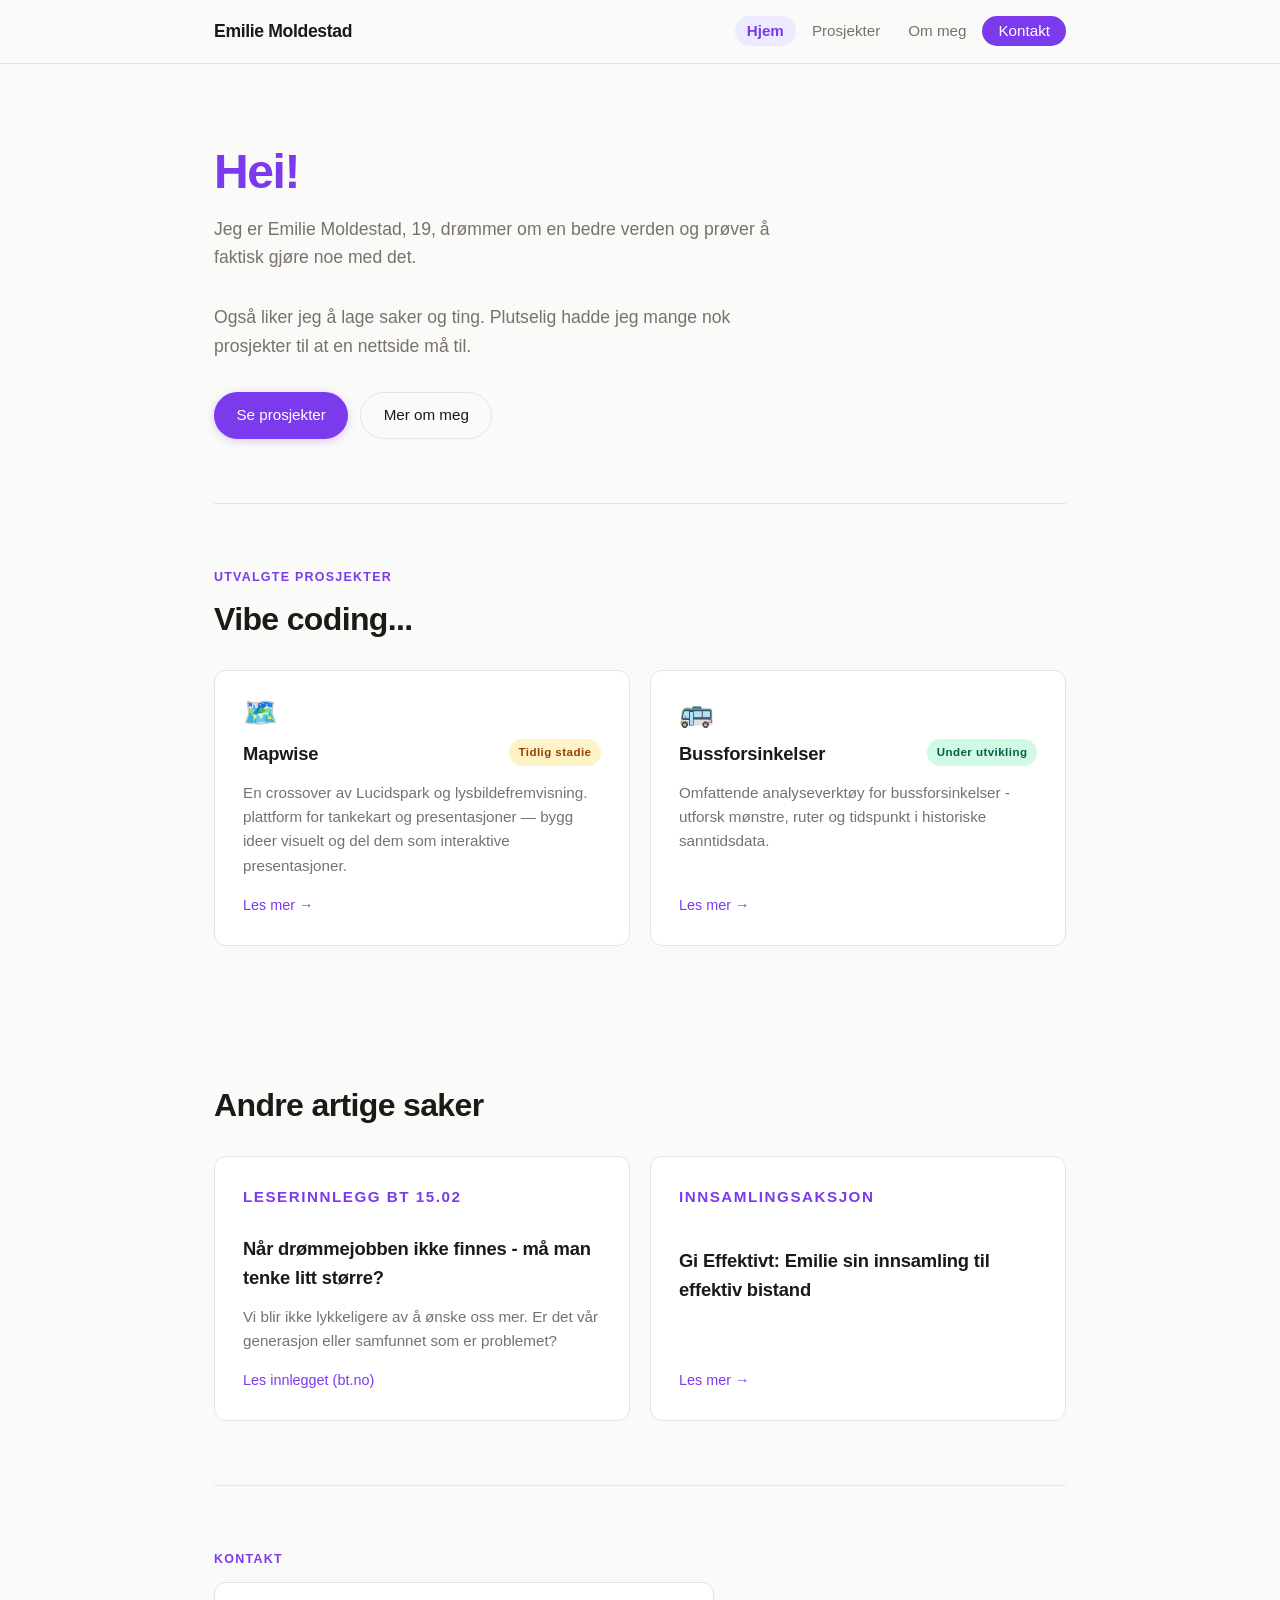
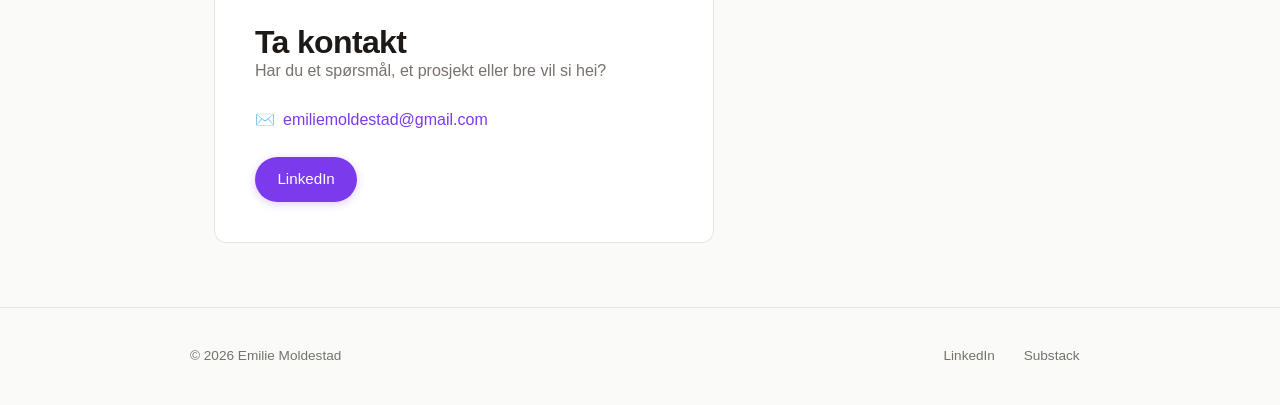
==== index.html @ 3f6a4e63 "Laster opp nettside Legger til nettisdefiler" ====
<!DOCTYPE html>
<html lang="no">
<head>
  <meta charset="UTF-8" />
  <meta name="viewport" content="width=device-width, initial-scale=1.0" />
  <title>Emilie Moldestad</title>
  <link rel="stylesheet" href="style.css" />
</head>
<body>

  <header>
    <nav>
      <a href="index.html" class="nav-logo">Emilie Moldestad</a>
      <button class="hamburger" aria-label="Meny">
        <span></span><span></span><span></span>
      </button>
      <ul class="nav-links">
        <li><a href="index.html">Hjem</a></li>
        <li><a href="projects.html">Prosjekter</a></li>
        <li><a href="about.html">Om meg</a></li>
        <li class="nav-cta"><a href="#contact">Kontakt</a></li>
      </ul>
    </nav>
  </header>

  <main>

    <!-- HERO -->
    <section class="hero">
      
      <h1> <span>Hei!</span></h1>
      <p>
         Jeg er Emilie Moldestad, 19, drømmer om en bedre verden og prøver å faktisk gjøre noe med det.
      </p>
      <p> Også liker jeg å lage saker og ting. Plutselig hadde jeg mange nok prosjekter til at en nettside må til. </p> 
  
      <div class="hero-actions">
        <a href="projects.html" class="btn btn-primary">Se prosjekter</a>
        <a href="about.html" class="btn btn-outline"> Mer om meg</a>
      </div>
    </section>

    <hr class="divider" />

    <!-- FEATURED PROJECTS -->
    <section>
      <p class="section-label">Utvalgte prosjekter</p>
      <h2> Vibe coding...</h2>
      <div class="projects-grid">

        <div class="card">
          <div class="card-icon">🗺️</div>
          <div class="card-header">
            <h3>Mapwise</h3>
            <span class="badge badge-early">Tidlig stadie</span>
          </div>
          <p>
            En crossover av Lucidspark og lysbildefremvisning. plattform for tankekart og presentasjoner — bygg ideer visuelt
            og del dem som interaktive presentasjoner.
          </p>
          <a href="projects.html#mapwise" class="card-link">Les mer →</a>
        </div>

        <div class="card">
          <div class="card-icon">🚌</div>
          <div class="card-header">
            <h3>Bussforsinkelser</h3>
            <span class="badge badge-active">Under utvikling</span>
          </div>
          <p>
            Omfattende analyseverktøy for bussforsinkelser - utforsk mønstre,
            ruter og tidspunkt i historiske sanntidsdata.
          </p>
          <a href="projects.html#bussforsinkelser" class="card-link">Les mer →</a>
        </div>

      </div>
    </section>

    <section>
      <p class="section-label"> </p>
      <h2>Andre artige saker</h2>
      <div class="projects-grid">

        <div class="card">
          <p class="purple-label">Leserinnlegg BT 15.02 </p>
          <div class="card-header">
            <h3> Når drømmejobben ikke finnes - må man tenke litt større?</h3>
          </div>
          <p>
            Vi blir ikke lykkeligere av å ønske oss mer. Er det vår generasjon eller samfunnet som er problemet?
          </p>
          <a href="https://www.bt.no/btmeninger/debatt/i/Exw8pa/emilie-19-jeg-vil-bli-fornoeyd-ikke-ha-jobben-med-best-loenn" class="card-link">Les innlegget (bt.no)</a>
        </div>

        <div class="card">
           <p class="purple-label"> Innsamlingsaksjon</p>
          <div class="card-header">
            <h3>Gi Effektivt: Emilie sin innsamling til effektiv bistand</h3>
          </div>
          <p>
            
          </p>
          <a href="https://gieffektivt.no/innsamling/til-effektiv-bistand" class="card-link">Les mer →</a>
        </div>

      </div>
    </section>

    <!-- CONTACT -->
    <section id="contact">
      <p class="section-label">Kontakt</p>
      <div class="contact-inner">
        <div>
          <h2>Ta kontakt</h2>
          <p>Har du et spørsmål, et prosjekt eller bre vil si hei?</p>
        </div>
        <div class="contact-email">
          <span>✉️</span>
          <a href="mailto:emiliemoldestad@gmail.com">emiliemoldestad@gmail.com</a>
        </div>
        <div class="contact-actions">
          <a href="https://www.linkedin.com/in/emilie-moldestad-8a797438b" target="_blank" rel="noopener" class="btn btn-primary">
            LinkedIn
          </a>
        </div>
      </div>
    </section>

  </main>

  <footer>
    <div class="footer-inner">
      <span class="footer-copy">© 2026 Emilie Moldestad</span>
      <div class="footer-links">
        <a href="https://www.linkedin.com/in/emilie-moldestad-8a797438b" target="_blank" rel="noopener" class="footer-link">
          LinkedIn
        </a>
        <a href="https://substack.com/@emiliemoldestad" target="_blank" rel="noopener" class="footer-link">
          Substack
        </a>
      </div>
    </div>
  </footer>

  <script src="script.js"></script>
</body>
</html>
---- style.css ----
*, *::before, *::after {
  box-sizing: border-box;
  margin: 0;
  padding: 0;
}

:root {
  --color-primary: #7C3AED;
  --color-primary-light: #EDE9FE;
  --color-primary-hover: #6D28D9;
  --color-bg: #FAFAF9;
  --color-surface: #FFFFFF;
  --color-text: #1C1917;
  --color-text-muted: #78716C;
  --color-border: #E7E5E4;
  --font: -apple-system, BlinkMacSystemFont, 'Segoe UI', Roboto, Helvetica, Arial, sans-serif;
  --radius: 0.75rem;
  --radius-pill: 9999px;
  --shadow: 0 1px 3px rgba(0,0,0,0.07), 0 4px 12px rgba(0,0,0,0.05);
  --shadow-hover: 0 4px 16px rgba(124,58,237,0.12), 0 1px 4px rgba(0,0,0,0.08);
  --max-width: 900px;
  --nav-height: 64px;
}

html {
  scroll-behavior: smooth;
}

body {
  font-family: var(--font);
  background: var(--color-bg);
  color: var(--color-text);
  line-height: 1.6;
  min-height: 100vh;
  display: flex;
  flex-direction: column;
}

a {
  color: var(--color-primary);
  text-decoration: none;
}

a:hover {
  text-decoration: underline;
}

/* ── HEADER / NAV ─────────────────────────────── */

header {
  position: sticky;
  top: 0;
  z-index: 100;
  background: rgba(250, 250, 249, 0.92);
  backdrop-filter: blur(8px);
  border-bottom: 1px solid var(--color-border);
  height: var(--nav-height);
}

nav {
  max-width: var(--max-width);
  margin: 0 auto;
  padding: 0 1.5rem;
  height: 100%;
  display: flex;
  align-items: center;
  justify-content: space-between;
  gap: 2rem;
}

.nav-logo {
  font-weight: 700;
  font-size: 1.1rem;
  color: var(--color-text);
  letter-spacing: -0.02em;
  flex-shrink: 0;
}

.nav-logo:hover {
  text-decoration: none;
  color: var(--color-primary);
}

.nav-links {
  display: flex;
  align-items: center;
  gap: 0.25rem;
  list-style: none;
}

.nav-links a {
  color: var(--color-text-muted);
  font-size: 0.95rem;
  padding: 0.4rem 0.75rem;
  border-radius: var(--radius-pill);
  transition: color 0.15s, background 0.15s;
}

.nav-links a:hover {
  color: var(--color-text);
  background: var(--color-primary-light);
  text-decoration: none;
}

.nav-links a.active {
  color: var(--color-primary);
  font-weight: 600;
  background: var(--color-primary-light);
}

.nav-links .nav-cta a {
  background: var(--color-primary);
  color: #fff;
  padding: 0.4rem 1rem;
}

.nav-links .nav-cta a:hover {
  background: var(--color-primary-hover);
  color: #fff;
}

.hamburger {
  display: none;
  flex-direction: column;
  gap: 5px;
  cursor: pointer;
  padding: 0.4rem;
  border: none;
  background: none;
}

.hamburger span {
  display: block;
  width: 22px;
  height: 2px;
  background: var(--color-text);
  border-radius: 2px;
  transition: transform 0.2s, opacity 0.2s;
}

.hamburger.open span:nth-child(1) { transform: translateY(7px) rotate(45deg); }
.hamburger.open span:nth-child(2) { opacity: 0; }
.hamburger.open span:nth-child(3) { transform: translateY(-7px) rotate(-45deg); }

/* ── MAIN / LAYOUT ────────────────────────────── */

main {
  flex: 1;
  max-width: var(--max-width);
  width: 100%;
  margin: 0 auto;
  padding: 0 1.5rem;
}

section {
  padding: 4rem 0;
}

.section-label {
  font-size: 0.78rem;
  font-weight: 600;
  letter-spacing: 0.1em;
  text-transform: uppercase;
  color: var(--color-primary);
  margin-bottom: 0.75rem;
}
.purple-label{
  font-size: 0.58rem;
  font-weight: 600;
  letter-spacing: 0.1em;
  text-transform: uppercase;
  color: var(--color-primary);
  margin-bottom: 0.75rem;
}
h1 {
  font-size: clamp(2rem, 5vw, 3rem);
  font-weight: 700;
  letter-spacing: -0.03em;
  line-height: 1.15;
}

h2 {
  font-size: clamp(1.5rem, 3vw, 2rem);
  font-weight: 700;
  letter-spacing: -0.02em;
  line-height: 1.2;
}

h3 {
  font-size: 1.15rem;
  font-weight: 600;
  letter-spacing: -0.01em;
}

p {
  color: var(--color-text-muted);
  max-width: 60ch;
}

/* ── HERO ─────────────────────────────────────── */

.hero {
  padding: 5rem 0 4rem;
}

.hero-eyebrow {
  display: inline-flex;
  align-items: center;
  gap: 0.5rem;
  font-size: 0.9rem;
  color: var(--color-text-muted);
  margin-bottom: 1.25rem;
}

.hero-dot {
  width: 8px;
  height: 8px;
  background: var(--color-primary);
  border-radius: 50%;
}

.hero h1 {
  margin-bottom: 1rem;
}

.hero h1 span {
  color: var(--color-primary);
}

.hero p {
  font-size: 1.1rem;
  margin-bottom: 2rem;
}

.hero-actions {
  display: flex;
  gap: 0.75rem;
  flex-wrap: wrap;
}

/* ── BUTTONS ──────────────────────────────────── */

.btn {
  display: inline-flex;
  align-items: center;
  gap: 0.5rem;
  padding: 0.65rem 1.4rem;
  border-radius: var(--radius-pill);
  font-size: 0.95rem;
  font-weight: 500;
  cursor: pointer;
  transition: background 0.15s, transform 0.1s, box-shadow 0.15s;
  text-decoration: none;
}

.btn:hover { text-decoration: none; transform: translateY(-1px); }
.btn:active { transform: translateY(0); }

.btn-primary {
  background: var(--color-primary);
  color: #fff;
  box-shadow: 0 2px 8px rgba(124,58,237,0.25);
}

.btn-primary:hover {
  background: var(--color-primary-hover);
  color: #fff;
  box-shadow: 0 4px 14px rgba(124,58,237,0.35);
}

.btn-outline {
  background: transparent;
  color: var(--color-text);
  border: 1.5px solid var(--color-border);
}

.btn-outline:hover {
  border-color: var(--color-primary);
  color: var(--color-primary);
  background: var(--color-primary-light);
}

/* ── PROJECT CARDS ────────────────────────────── */

.projects-grid {
  display: grid;
  grid-template-columns: repeat(auto-fill, minmax(320px, 1fr));
  gap: 1.25rem;
  margin-top: 2rem;
}

.card {
  background: var(--color-surface);
  border: 1px solid var(--color-border);
  border-radius: var(--radius);
  padding: 1.75rem;
  transition: box-shadow 0.2s, transform 0.2s, border-color 0.2s;
  display: flex;
  flex-direction: column;
  gap: 0.75rem;
}

.card:hover {
  box-shadow: var(--shadow-hover);
  transform: translateY(-2px);
  border-color: var(--color-primary-light);
}

.card-icon {
  font-size: 1.75rem;
  line-height: 1;
}

.card-header {
  display: flex;
  align-items: flex-start;
  justify-content: space-between;
  gap: 0.5rem;
}

.badge {
  font-size: 0.72rem;
  font-weight: 600;
  letter-spacing: 0.04em;
  padding: 0.25rem 0.6rem;
  border-radius: var(--radius-pill);
  white-space: nowrap;
  flex-shrink: 0;
}

.badge-early {
  background: #FEF3C7;
  color: #92400E;
}

.badge-active {
  background: #D1FAE5;
  color: #065F46;
}

.card p {
  font-size: 0.95rem;
  flex: 1;
}

.card-link {
  font-size: 0.9rem;
  font-weight: 500;
  color: var(--color-primary);
  display: inline-flex;
  align-items: center;
  gap: 0.3rem;
  margin-top: 0.25rem;
}

.card-link:hover { text-decoration: underline; }

/* ── ABOUT ────────────────────────────────────── */

.about-layout {
  display: grid;
  grid-template-columns: auto 1fr;
  gap: 3rem;
  align-items: start;
}

.avatar-placeholder {
  width: 140px;
  height: 140px;
  border-radius: 50%;
  background: var(--color-primary-light);
  border: 3px solid var(--color-primary);
  display: flex;
  align-items: center;
  justify-content: center;
  font-size: 0.75rem;
  color: var(--color-primary);
  font-weight: 500;
  text-align: center;
  flex-shrink: 0;
}

.about-text h2 {
  margin-bottom: 1rem;
}

.about-text p {
  margin-bottom: 0.75rem;
  max-width: 55ch;
}

/* ── CONTACT ──────────────────────────────────── */

#contact {
  border-top: 1px solid var(--color-border);
}

.contact-inner {
  background: var(--color-surface);
  border: 1px solid var(--color-border);
  border-radius: var(--radius);
  padding: 2.5rem;
  display: flex;
  flex-direction: column;
  gap: 1.5rem;
  max-width: 500px;
}

.contact-inner h2 {
  margin-bottom: 0.25rem;
}

.contact-inner p {
  margin-top: -0.5rem;
}

.contact-email {
  display: flex;
  align-items: center;
  gap: 0.5rem;
  font-size: 1rem;
  font-weight: 500;
  color: var(--color-text);
}

.contact-email a {
  color: var(--color-primary);
}

.contact-actions {
  display: flex;
  gap: 0.75rem;
  flex-wrap: wrap;
}

/* ── DIVIDER ──────────────────────────────────── */

.divider {
  border: none;
  border-top: 1px solid var(--color-border);
  margin: 0;
}

/* ── FOOTER ───────────────────────────────────── */

footer {
  border-top: 1px solid var(--color-border);
  padding: 2rem 1.5rem;
  margin-top: auto;
}

.footer-inner {
  max-width: var(--max-width);
  margin: 0 auto;
  display: flex;
  align-items: center;
  justify-content: space-between;
  gap: 1rem;
  flex-wrap: wrap;
}

.footer-copy {
  font-size: 0.85rem;
  color: var(--color-text-muted);
}

.footer-links {
  display: flex;
  align-items: center;
  gap: 0.5rem;
}

.footer-link {
  display: inline-flex;
  align-items: center;
  gap: 0.35rem;
  font-size: 0.85rem;
  color: var(--color-text-muted);
  padding: 0.35rem 0.65rem;
  border-radius: var(--radius-pill);
  transition: color 0.15s, background 0.15s;
}

.footer-link:hover {
  color: var(--color-primary);
  background: var(--color-primary-light);
  text-decoration: none;
}

/* ── PAGE HERO (inner pages) ──────────────────── */

.page-hero {
  padding: 3rem 0 2rem;
  border-bottom: 1px solid var(--color-border);
  margin-bottom: 3rem;
}

.page-hero h1 {
  font-size: clamp(1.75rem, 4vw, 2.5rem);
}

.page-hero p {
  margin-top: 0.5rem;
  font-size: 1.05rem;
}

/* ── RESPONSIVE ───────────────────────────────── */

@media (max-width: 640px) {
  .hamburger { display: flex; }

  .nav-links {
    display: none;
    position: fixed;
    top: var(--nav-height);
    left: 0;
    right: 0;
    background: var(--color-bg);
    border-bottom: 1px solid var(--color-border);
    flex-direction: column;
    align-items: stretch;
    padding: 0.75rem 1.5rem 1.25rem;
    gap: 0.25rem;
    box-shadow: 0 8px 24px rgba(0,0,0,0.08);
  }

  .nav-links.open { display: flex; }

  .nav-links a {
    border-radius: var(--radius);
    padding: 0.6rem 0.75rem;
  }

  .nav-links .nav-cta { margin-top: 0.5rem; }
  .nav-links .nav-cta a { justify-content: center; }

  .about-layout {
    grid-template-columns: 1fr;
  }

  .avatar-placeholder {
    width: 100px;
    height: 100px;
  }

  .contact-inner {
    padding: 1.75rem;
  }

  section { padding: 2.5rem 0; }
  .hero { padding: 3rem 0 2.5rem; }
}
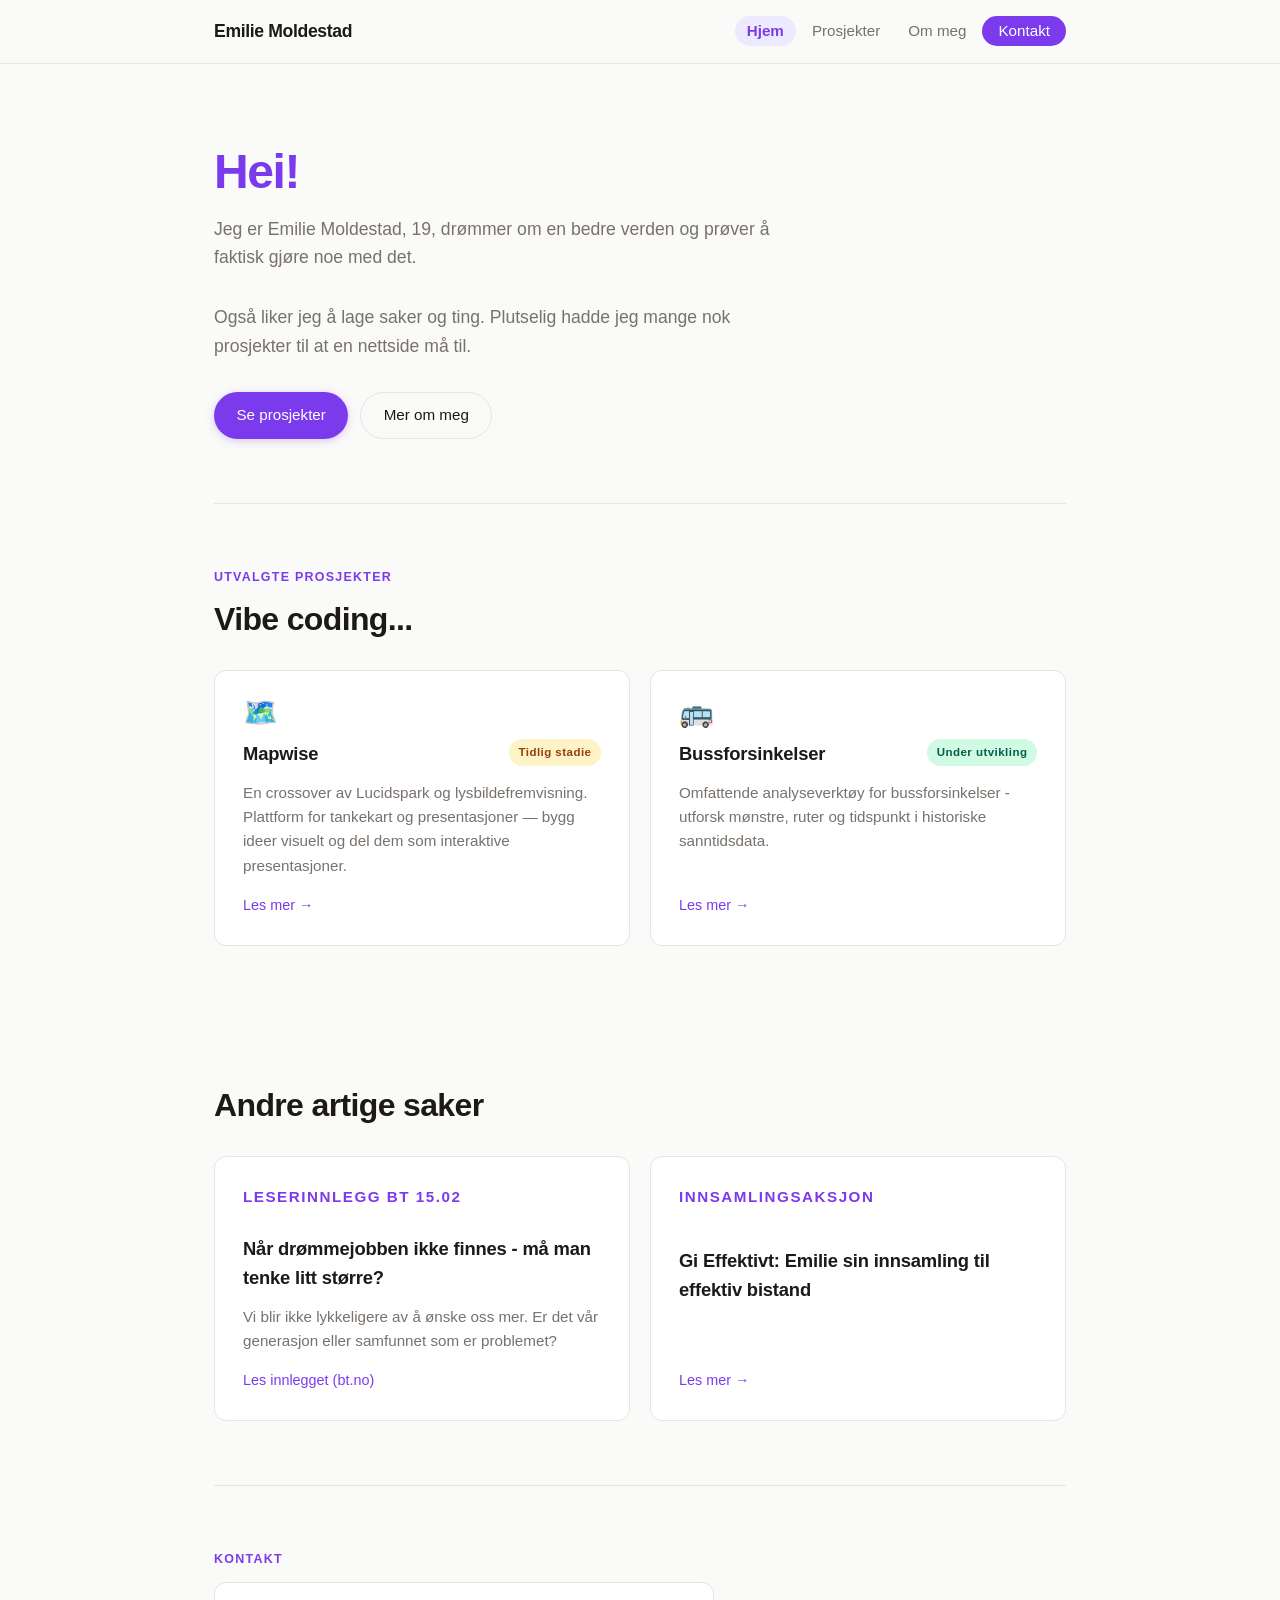
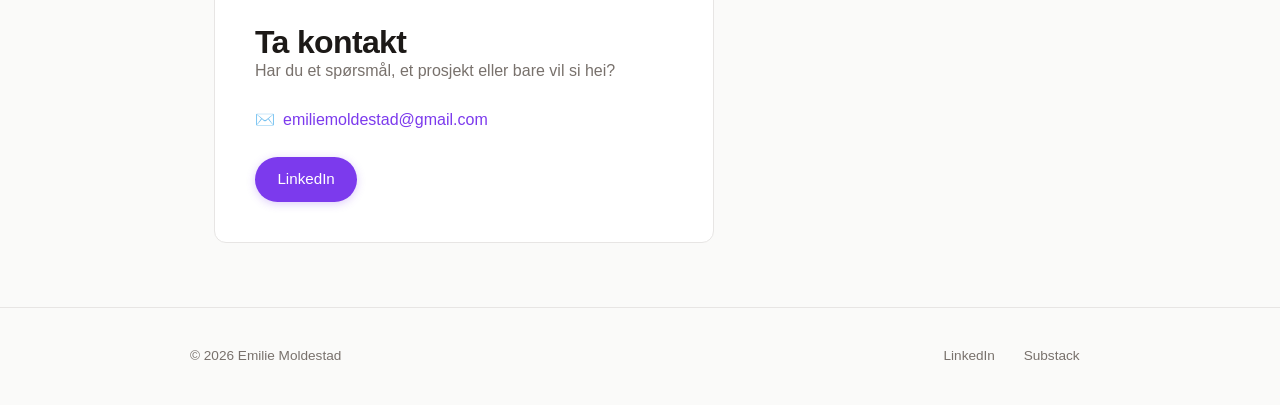
==== commit 17f85298: "Update index.html" ====
--- a/index.html
+++ b/index.html
@@ -55,7 +55,7 @@
             <span class="badge badge-early">Tidlig stadie</span>
           </div>
           <p>
-            En crossover av Lucidspark og lysbildefremvisning. plattform for tankekart og presentasjoner — bygg ideer visuelt
+            En crossover av Lucidspark og lysbildefremvisning. Plattform for tankekart og presentasjoner — bygg ideer visuelt
             og del dem som interaktive presentasjoner.
           </p>
           <a href="projects.html#mapwise" class="card-link">Les mer →</a>
@@ -113,7 +113,7 @@
       <div class="contact-inner">
         <div>
           <h2>Ta kontakt</h2>
-          <p>Har du et spørsmål, et prosjekt eller bre vil si hei?</p>
+          <p>Har du et spørsmål, et prosjekt eller bare vil si hei?</p>
         </div>
         <div class="contact-email">
           <span>✉️</span>
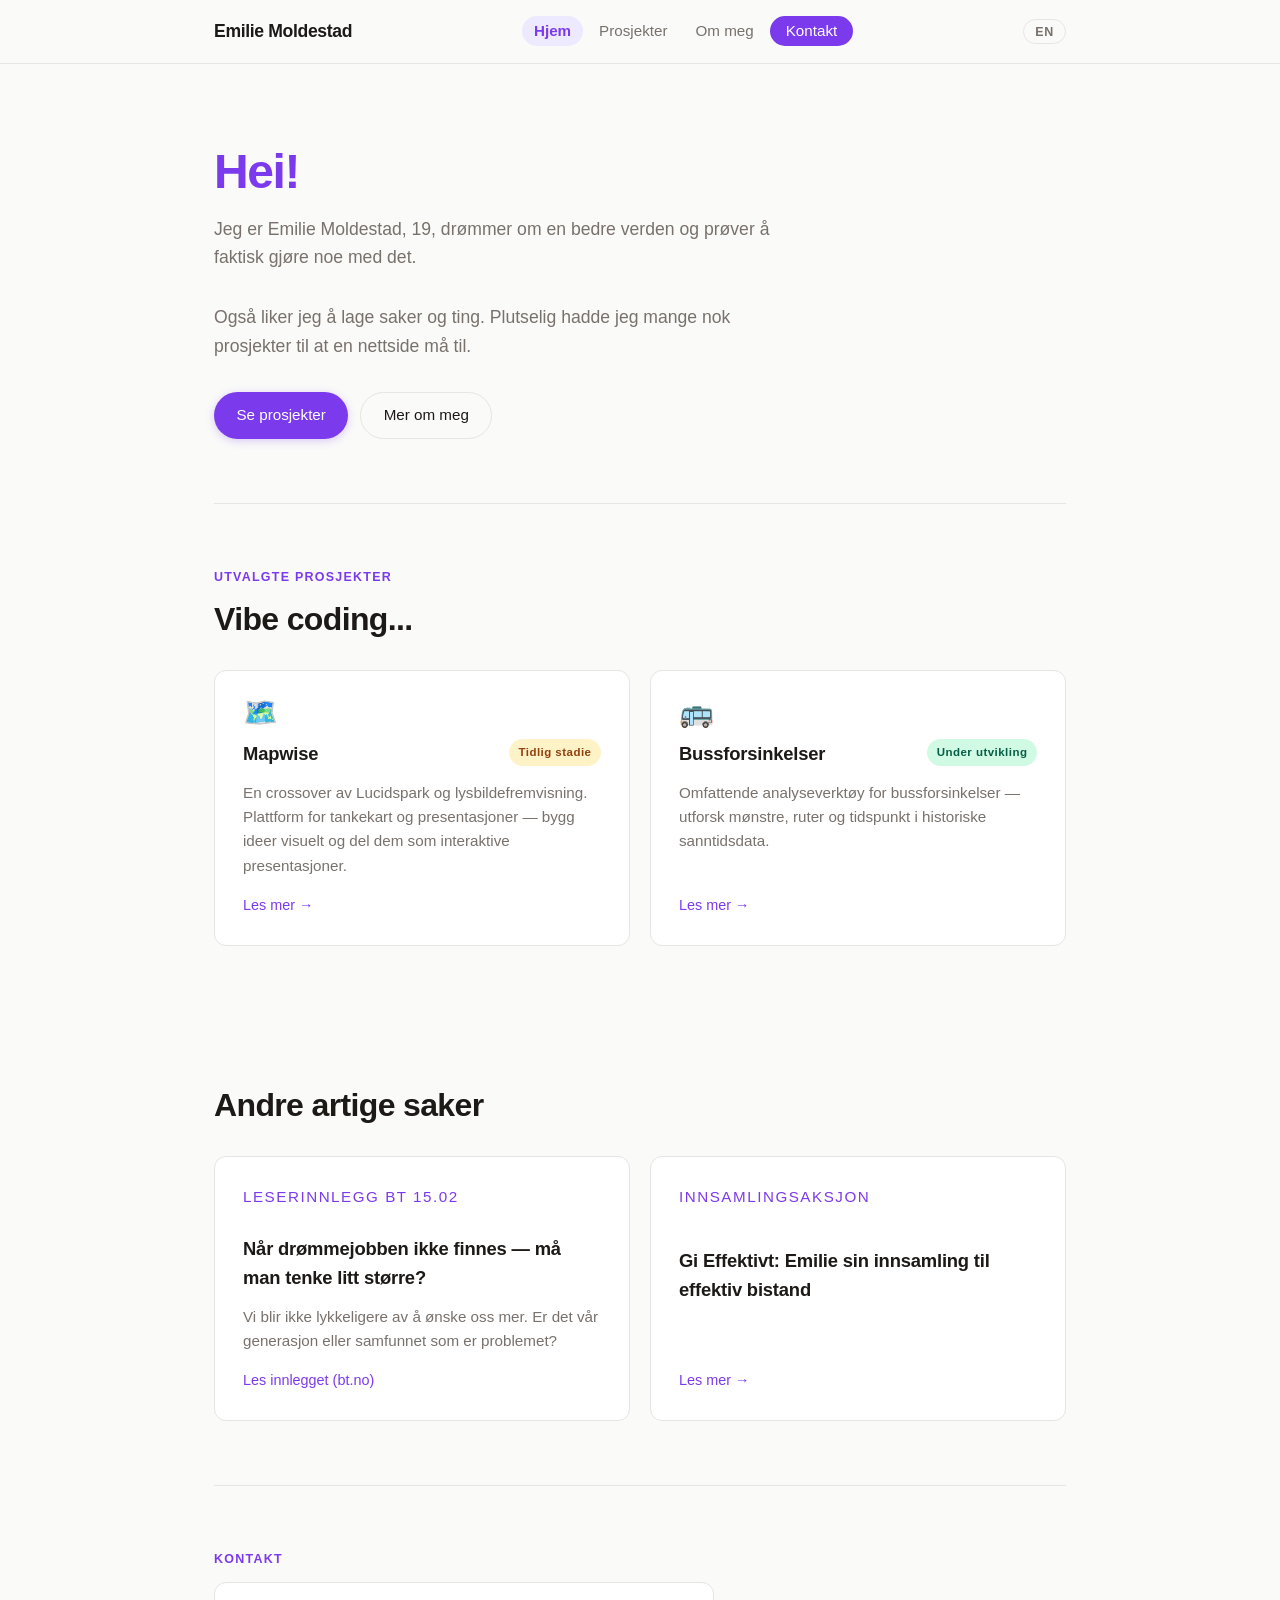
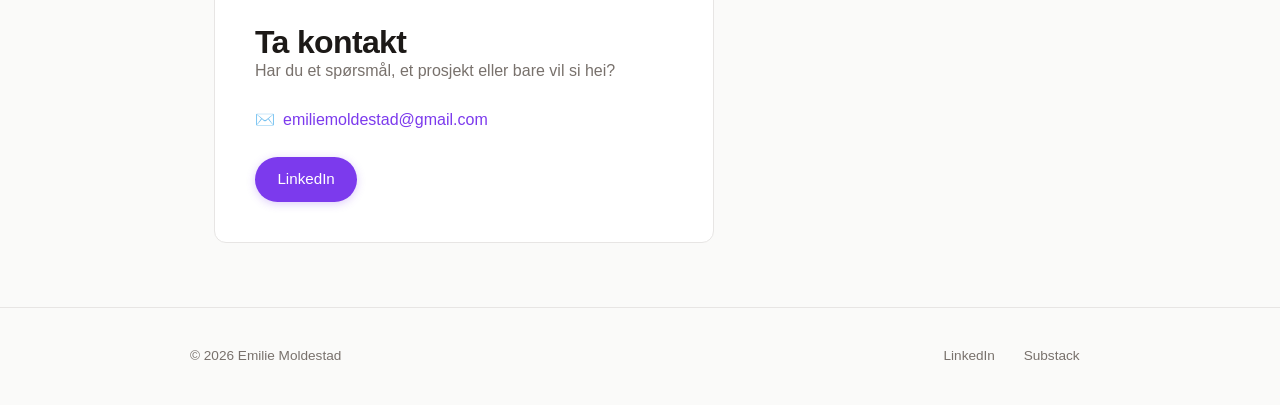
==== commit 86febd38: "english translation" ====
--- a/index.html
+++ b/index.html
@@ -11,15 +11,18 @@
   <header>
     <nav>
       <a href="index.html" class="nav-logo">Emilie Moldestad</a>
-      <button class="hamburger" aria-label="Meny">
-        <span></span><span></span><span></span>
-      </button>
       <ul class="nav-links">
         <li><a href="index.html">Hjem</a></li>
         <li><a href="projects.html">Prosjekter</a></li>
         <li><a href="about.html">Om meg</a></li>
         <li class="nav-cta"><a href="#contact">Kontakt</a></li>
       </ul>
+      <div class="nav-controls">
+        <button class="lang-toggle" onclick="switchLang('en')">EN</button>
+        <button class="hamburger" aria-label="Meny">
+          <span></span><span></span><span></span>
+        </button>
+      </div>
     </nav>
   </header>
 
@@ -27,25 +30,23 @@
 
     <!-- HERO -->
     <section class="hero">
-      
-      <h1> <span>Hei!</span></h1>
+      <h1><span>Hei!</span></h1>
       <p>
-         Jeg er Emilie Moldestad, 19, drømmer om en bedre verden og prøver å faktisk gjøre noe med det.
+        Jeg er Emilie Moldestad, 19, drømmer om en bedre verden og prøver å faktisk gjøre noe med det.
       </p>
-      <p> Også liker jeg å lage saker og ting. Plutselig hadde jeg mange nok prosjekter til at en nettside må til. </p> 
-  
+      <p>Også liker jeg å lage saker og ting. Plutselig hadde jeg mange nok prosjekter til at en nettside må til.</p>
       <div class="hero-actions">
         <a href="projects.html" class="btn btn-primary">Se prosjekter</a>
-        <a href="about.html" class="btn btn-outline"> Mer om meg</a>
+        <a href="about.html" class="btn btn-outline">Mer om meg</a>
       </div>
     </section>
 
     <hr class="divider" />
 
-    <!-- FEATURED PROJECTS -->
+    <!-- PROSJEKTER -->
     <section>
       <p class="section-label">Utvalgte prosjekter</p>
-      <h2> Vibe coding...</h2>
+      <h2>Vibe coding...</h2>
       <div class="projects-grid">
 
         <div class="card">
@@ -68,7 +69,7 @@
             <span class="badge badge-active">Under utvikling</span>
           </div>
           <p>
-            Omfattende analyseverktøy for bussforsinkelser - utforsk mønstre,
+            Omfattende analyseverktøy for bussforsinkelser — utforsk mønstre,
             ruter og tidspunkt i historiske sanntidsdata.
           </p>
           <a href="projects.html#bussforsinkelser" class="card-link">Les mer →</a>
@@ -77,37 +78,34 @@
       </div>
     </section>
 
+    <!-- ANDRE TING -->
     <section>
       <p class="section-label"> </p>
       <h2>Andre artige saker</h2>
       <div class="projects-grid">
 
         <div class="card">
-          <p class="purple-label">Leserinnlegg BT 15.02 </p>
+          <p class="purple-label">Leserinnlegg BT 15.02</p>
           <div class="card-header">
-            <h3> Når drømmejobben ikke finnes - må man tenke litt større?</h3>
+            <h3>Når drømmejobben ikke finnes — må man tenke litt større?</h3>
           </div>
-          <p>
-            Vi blir ikke lykkeligere av å ønske oss mer. Er det vår generasjon eller samfunnet som er problemet?
-          </p>
-          <a href="https://www.bt.no/btmeninger/debatt/i/Exw8pa/emilie-19-jeg-vil-bli-fornoeyd-ikke-ha-jobben-med-best-loenn" class="card-link">Les innlegget (bt.no)</a>
+          <p>Vi blir ikke lykkeligere av å ønske oss mer. Er det vår generasjon eller samfunnet som er problemet?</p>
+          <a href="https://www.bt.no/btmeninger/debatt/i/Exw8pa/emilie-19-jeg-vil-bli-fornoeyd-ikke-ha-jobben-med-best-loenn" target="_blank" rel="noopener" class="card-link">Les innlegget (bt.no)</a>
         </div>
 
         <div class="card">
-           <p class="purple-label"> Innsamlingsaksjon</p>
+          <p class="purple-label">Innsamlingsaksjon</p>
           <div class="card-header">
             <h3>Gi Effektivt: Emilie sin innsamling til effektiv bistand</h3>
           </div>
-          <p>
-            
-          </p>
-          <a href="https://gieffektivt.no/innsamling/til-effektiv-bistand" class="card-link">Les mer →</a>
+          <p></p>
+          <a href="https://gieffektivt.no/innsamling/til-effektiv-bistand" target="_blank" rel="noopener" class="card-link">Les mer →</a>
         </div>
 
       </div>
     </section>
 
-    <!-- CONTACT -->
+    <!-- KONTAKT -->
     <section id="contact">
       <p class="section-label">Kontakt</p>
       <div class="contact-inner">
@@ -133,12 +131,8 @@
     <div class="footer-inner">
       <span class="footer-copy">© 2026 Emilie Moldestad</span>
       <div class="footer-links">
-        <a href="https://www.linkedin.com/in/emilie-moldestad-8a797438b" target="_blank" rel="noopener" class="footer-link">
-          LinkedIn
-        </a>
-        <a href="https://substack.com/@emiliemoldestad" target="_blank" rel="noopener" class="footer-link">
-          Substack
-        </a>
+        <a href="https://www.linkedin.com/in/emilie-moldestad-8a797438b" target="_blank" rel="noopener" class="footer-link">LinkedIn</a>
+        <a href="https://substack.com/@emiliemoldestad" target="_blank" rel="noopener" class="footer-link">Substack</a>
       </div>
     </div>
   </footer>
--- a/style.css
+++ b/style.css
@@ -166,7 +166,7 @@
 }
 .purple-label{
   font-size: 0.58rem;
-  font-weight: 600;
+  font-weight: 500;
   letter-spacing: 0.1em;
   text-transform: uppercase;
   color: var(--color-primary);
@@ -502,6 +502,33 @@
 .page-hero p {
   margin-top: 0.5rem;
   font-size: 1.05rem;
+}
+
+/* ── LANG TOGGLE ──────────────────────────────── */
+
+.nav-controls {
+  display: flex;
+  align-items: center;
+  gap: 0.5rem;
+}
+
+.lang-toggle {
+  font-size: 0.78rem;
+  font-weight: 600;
+  letter-spacing: 0.05em;
+  padding: 0.3rem 0.7rem;
+  border-radius: var(--radius-pill);
+  border: 1.5px solid var(--color-border);
+  background: transparent;
+  color: var(--color-text-muted);
+  cursor: pointer;
+  transition: color 0.15s, border-color 0.15s, background 0.15s;
+}
+
+.lang-toggle:hover {
+  color: var(--color-primary);
+  border-color: var(--color-primary);
+  background: var(--color-primary-light);
 }
 
 /* ── RESPONSIVE ───────────────────────────────── */
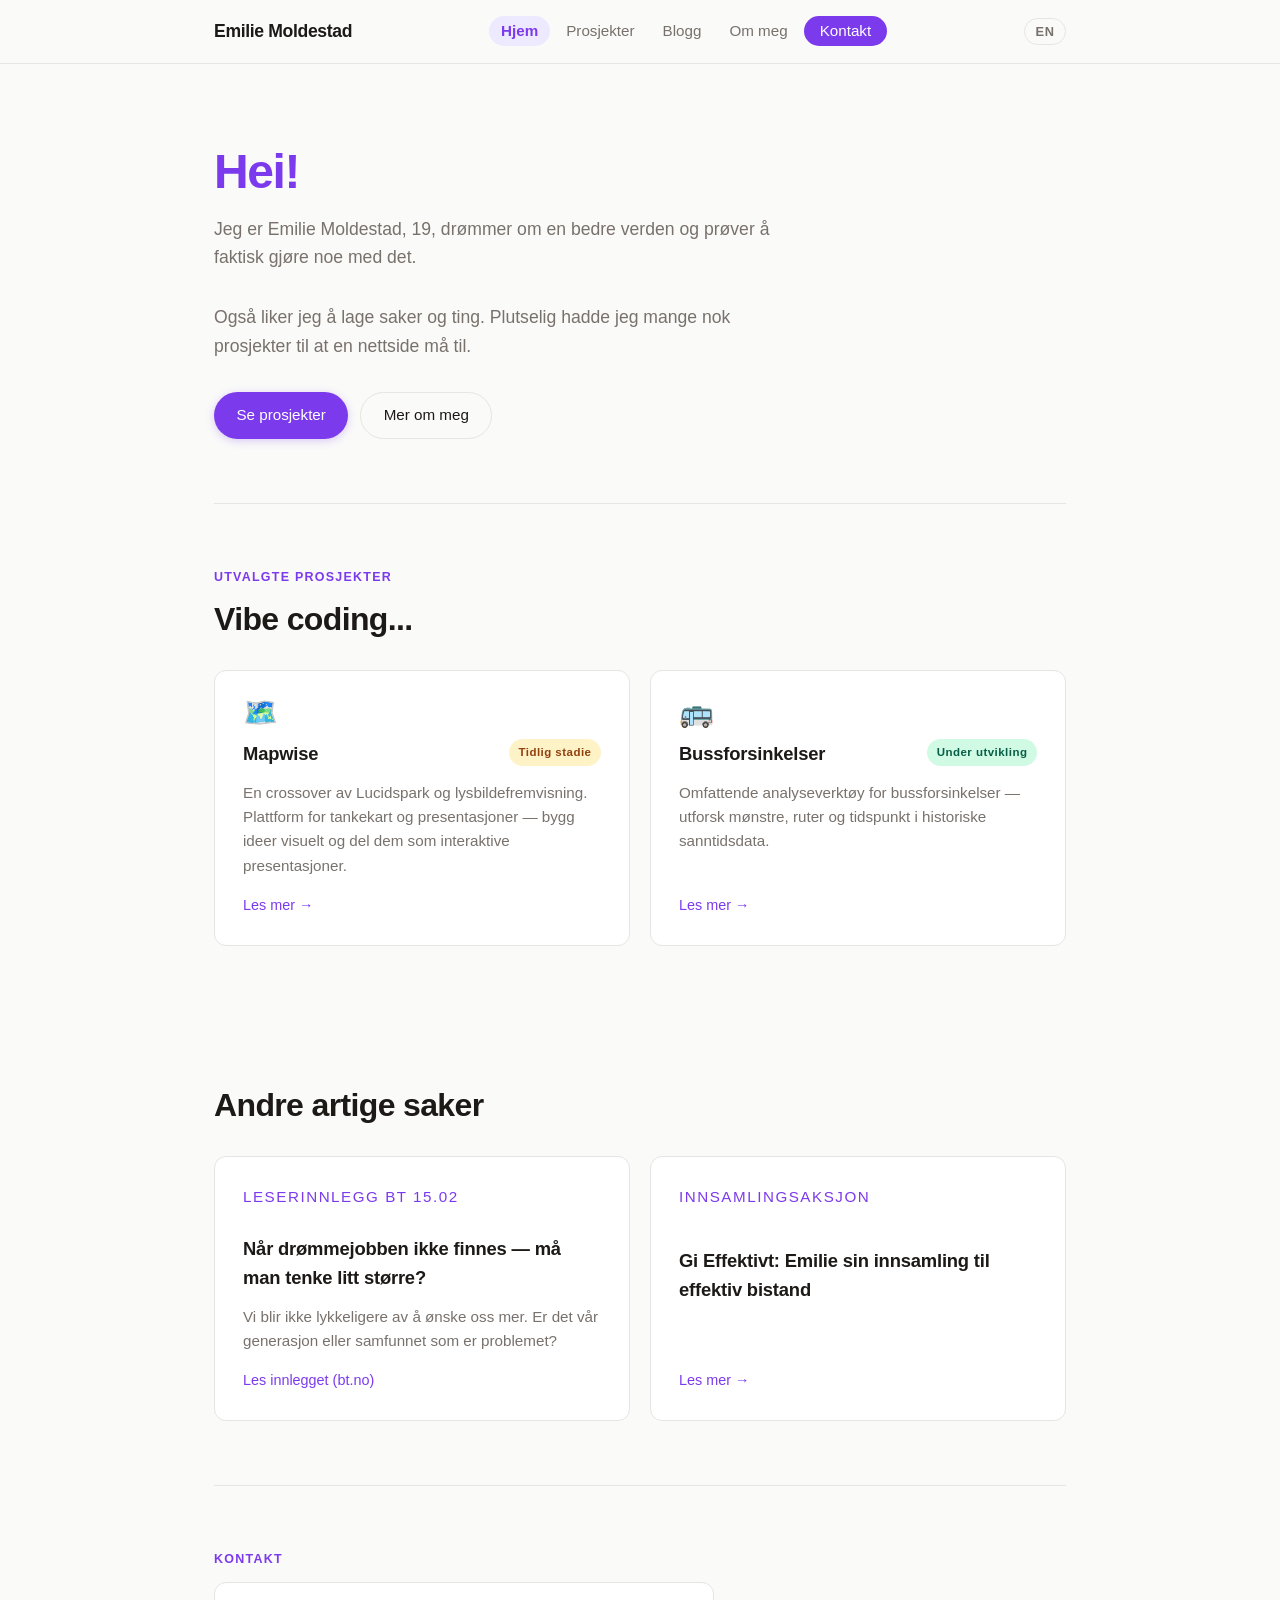
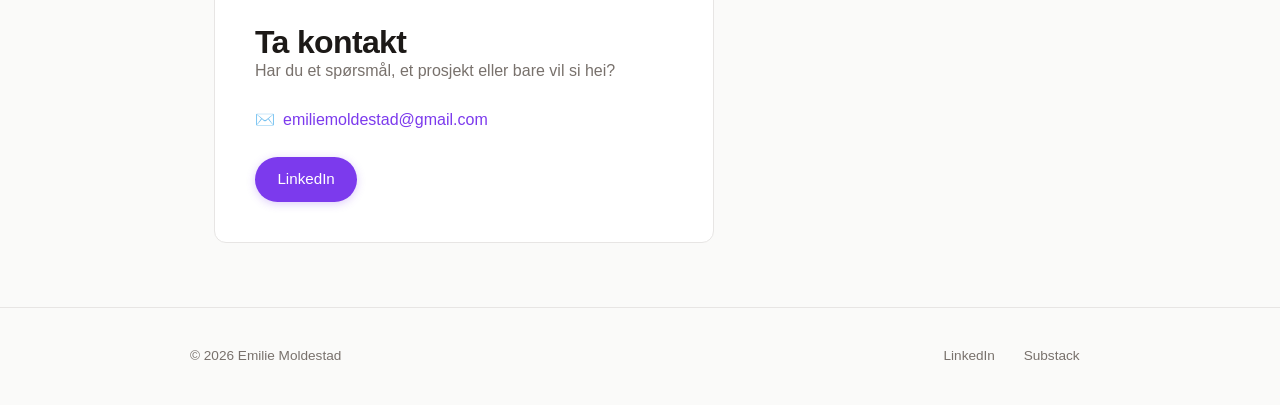
==== commit 35759e45: "Legger til blogg blog.html, mappe posts, og fikser nav lenker i resterende html filer" ====
--- a/index.html
+++ b/index.html
@@ -14,6 +14,7 @@
       <ul class="nav-links">
         <li><a href="index.html">Hjem</a></li>
         <li><a href="projects.html">Prosjekter</a></li>
+        <li><a href="blog.html">Blogg</a></li>
         <li><a href="about.html">Om meg</a></li>
         <li class="nav-cta"><a href="#contact">Kontakt</a></li>
       </ul>
--- a/style.css
+++ b/style.css
@@ -576,4 +576,229 @@
 
   section { padding: 2.5rem 0; }
   .hero { padding: 3rem 0 2.5rem; }
-}
+
+  .blog-card { flex-direction: column; gap: 0.75rem; }
+  .blog-card-meta { flex-direction: row; align-items: center; }
+
+  .post-body { font-size: 1rem; }
+}
+
+/* ── TAGS ─────────────────────────────────────── */
+
+.post-tags {
+  display: flex;
+  flex-wrap: wrap;
+  gap: 0.4rem;
+}
+
+.post-tag {
+  background: var(--color-primary-light);
+  color: var(--color-primary);
+  font-size: 0.72rem;
+  font-weight: 600;
+  padding: 0.2rem 0.6rem;
+  border-radius: var(--radius-pill);
+  letter-spacing: 0.03em;
+  text-transform: lowercase;
+}
+
+/* ── BLOG LIST ────────────────────────────────── */
+
+.blog-grid {
+  display: flex;
+  flex-direction: column;
+  gap: 1rem;
+  margin-top: 2rem;
+}
+
+.blog-card {
+  background: var(--color-surface);
+  border: 1px solid var(--color-border);
+  border-radius: var(--radius);
+  padding: 1.5rem 1.75rem;
+  display: flex;
+  align-items: flex-start;
+  gap: 1.5rem;
+  transition: box-shadow 0.2s, transform 0.2s, border-color 0.2s;
+  text-decoration: none;
+  color: inherit;
+}
+
+.blog-card:hover {
+  box-shadow: var(--shadow-hover);
+  transform: translateY(-2px);
+  border-color: var(--color-primary-light);
+  text-decoration: none;
+}
+
+.blog-card-body {
+  flex: 1;
+  display: flex;
+  flex-direction: column;
+  gap: 0.5rem;
+}
+
+.blog-card-meta {
+  display: flex;
+  align-items: center;
+  gap: 0.75rem;
+  flex-wrap: wrap;
+}
+
+.blog-date {
+  font-size: 0.8rem;
+  color: var(--color-text-muted);
+}
+
+.blog-card h3 {
+  font-size: 1.1rem;
+  font-weight: 600;
+  color: var(--color-text);
+  letter-spacing: -0.01em;
+  line-height: 1.3;
+}
+
+.blog-card p {
+  font-size: 0.93rem;
+  color: var(--color-text-muted);
+  max-width: 70ch;
+  line-height: 1.55;
+}
+
+.blog-card-arrow {
+  font-size: 1.1rem;
+  color: var(--color-text-muted);
+  flex-shrink: 0;
+  align-self: center;
+  transition: transform 0.15s, color 0.15s;
+}
+
+.blog-card:hover .blog-card-arrow {
+  transform: translateX(3px);
+  color: var(--color-primary);
+}
+
+/* ── POST PAGE ────────────────────────────────── */
+
+.post-hero {
+  padding: 3rem 0 2rem;
+  border-bottom: 1px solid var(--color-border);
+  margin-bottom: 3rem;
+}
+
+.post-back {
+  display: inline-flex;
+  align-items: center;
+  gap: 0.35rem;
+  font-size: 0.88rem;
+  color: var(--color-text-muted);
+  margin-bottom: 1.5rem;
+  transition: color 0.15s;
+}
+
+.post-back:hover {
+  color: var(--color-primary);
+  text-decoration: none;
+}
+
+.post-hero-meta {
+  display: flex;
+  align-items: center;
+  gap: 0.75rem;
+  flex-wrap: wrap;
+  margin-bottom: 1rem;
+}
+
+.post-hero h1 {
+  font-size: clamp(1.6rem, 4vw, 2.4rem);
+  margin-bottom: 0.75rem;
+}
+
+.post-hero .post-ingress {
+  font-size: 1.1rem;
+  color: var(--color-text-muted);
+  max-width: 60ch;
+  line-height: 1.6;
+}
+
+.post-body {
+  max-width: 65ch;
+  font-size: 1.05rem;
+  line-height: 1.75;
+  padding-bottom: 4rem;
+}
+
+.post-body p {
+  color: var(--color-text);
+  max-width: 65ch;
+  margin-bottom: 1.25rem;
+}
+
+.post-body h2 {
+  font-size: 1.35rem;
+  margin-top: 2.5rem;
+  margin-bottom: 0.75rem;
+  color: var(--color-text);
+}
+
+.post-body h3 {
+  font-size: 1.1rem;
+  margin-top: 2rem;
+  margin-bottom: 0.5rem;
+  color: var(--color-text);
+}
+
+.post-body blockquote {
+  border-left: 3px solid var(--color-primary);
+  padding: 0.5rem 0 0.5rem 1.25rem;
+  margin: 1.5rem 0;
+  font-style: italic;
+}
+
+.post-body blockquote p {
+  color: var(--color-text-muted);
+  margin-bottom: 0;
+}
+
+.post-body a {
+  color: var(--color-primary);
+  text-decoration: underline;
+  text-underline-offset: 2px;
+}
+
+.post-external-note {
+  display: inline-flex;
+  align-items: center;
+  gap: 0.5rem;
+  font-size: 0.88rem;
+  color: var(--color-text-muted);
+  background: var(--color-primary-light);
+  border-radius: var(--radius);
+  padding: 0.6rem 1rem;
+  margin-top: 2rem;
+}
+
+/* ── NAV CONTROLS ─────────────────────────────── */
+
+.nav-controls {
+  display: flex;
+  align-items: center;
+  gap: 0.5rem;
+}
+
+.lang-toggle {
+  font-size: 0.8rem;
+  font-weight: 600;
+  color: var(--color-text-muted);
+  background: none;
+  border: 1.5px solid var(--color-border);
+  border-radius: var(--radius-pill);
+  padding: 0.3rem 0.65rem;
+  cursor: pointer;
+  transition: color 0.15s, border-color 0.15s;
+}
+
+.lang-toggle:hover {
+  color: var(--color-primary);
+  border-color: var(--color-primary);
+}
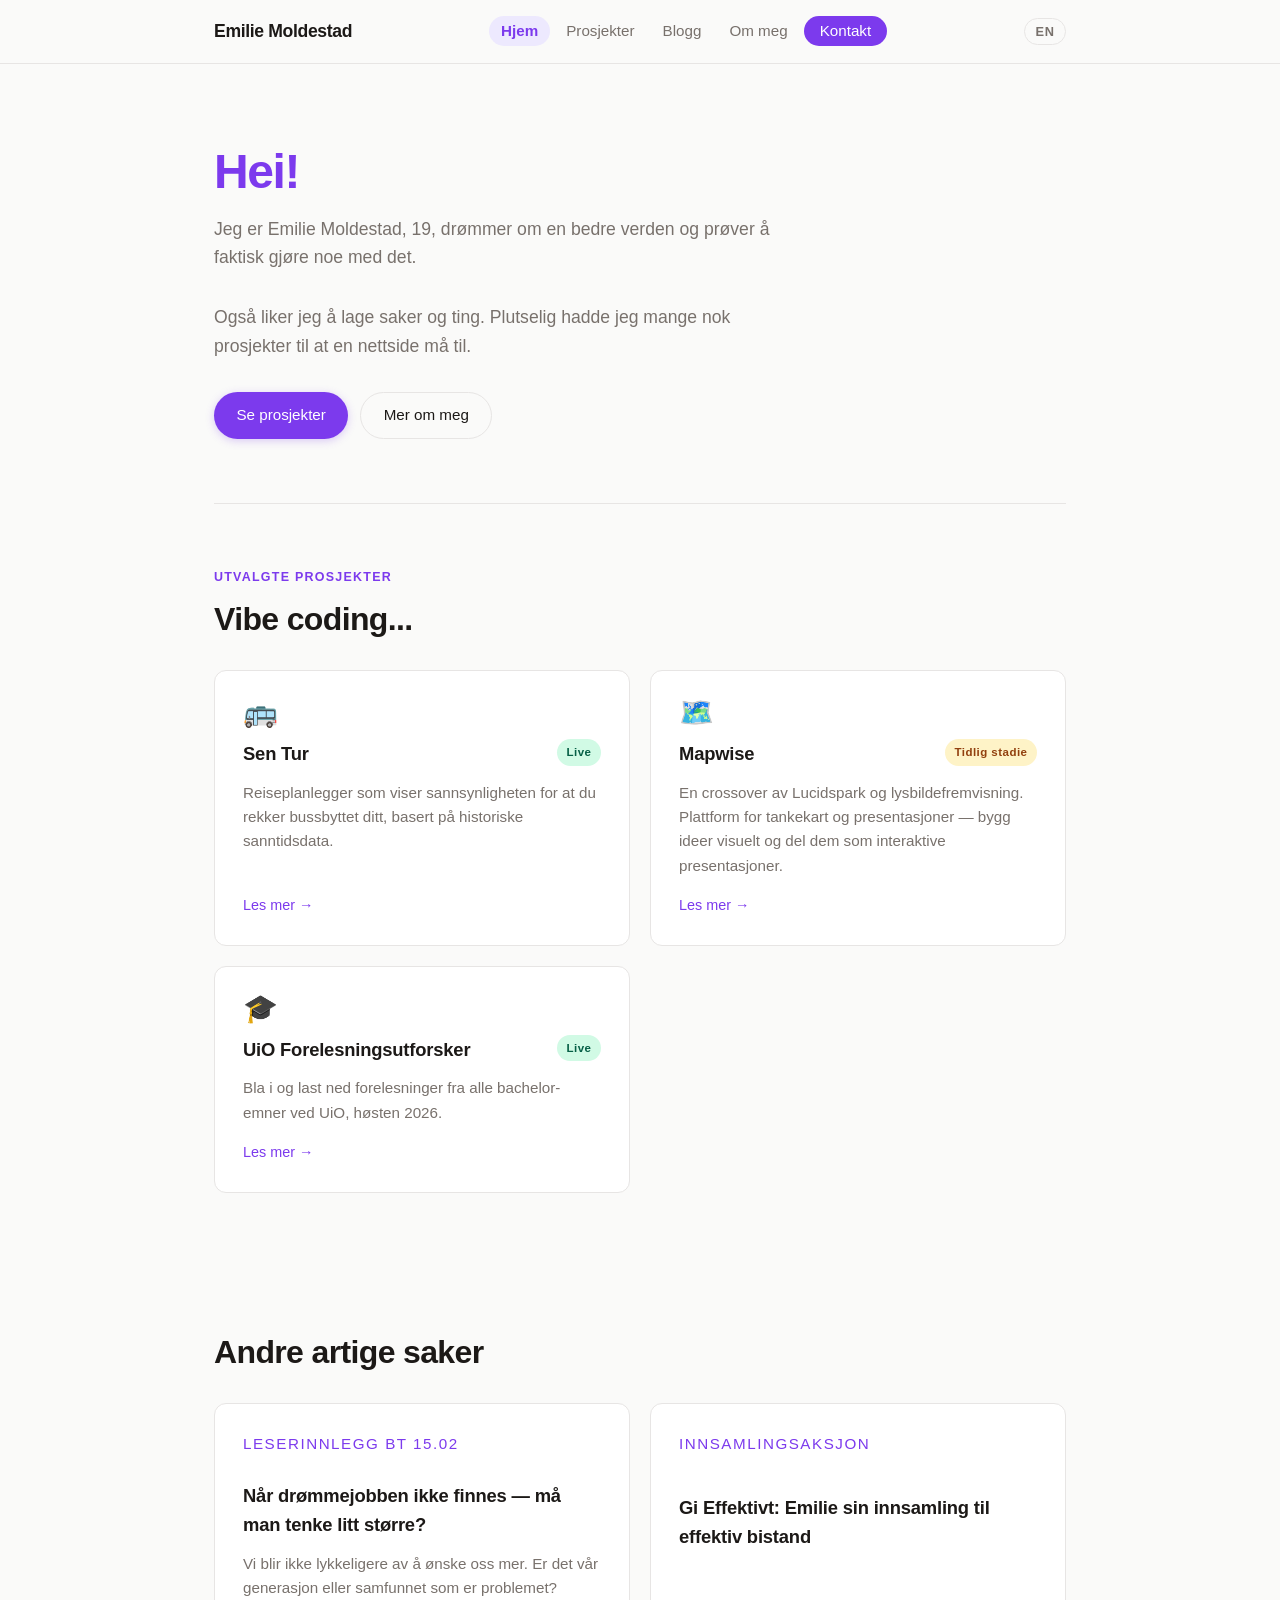
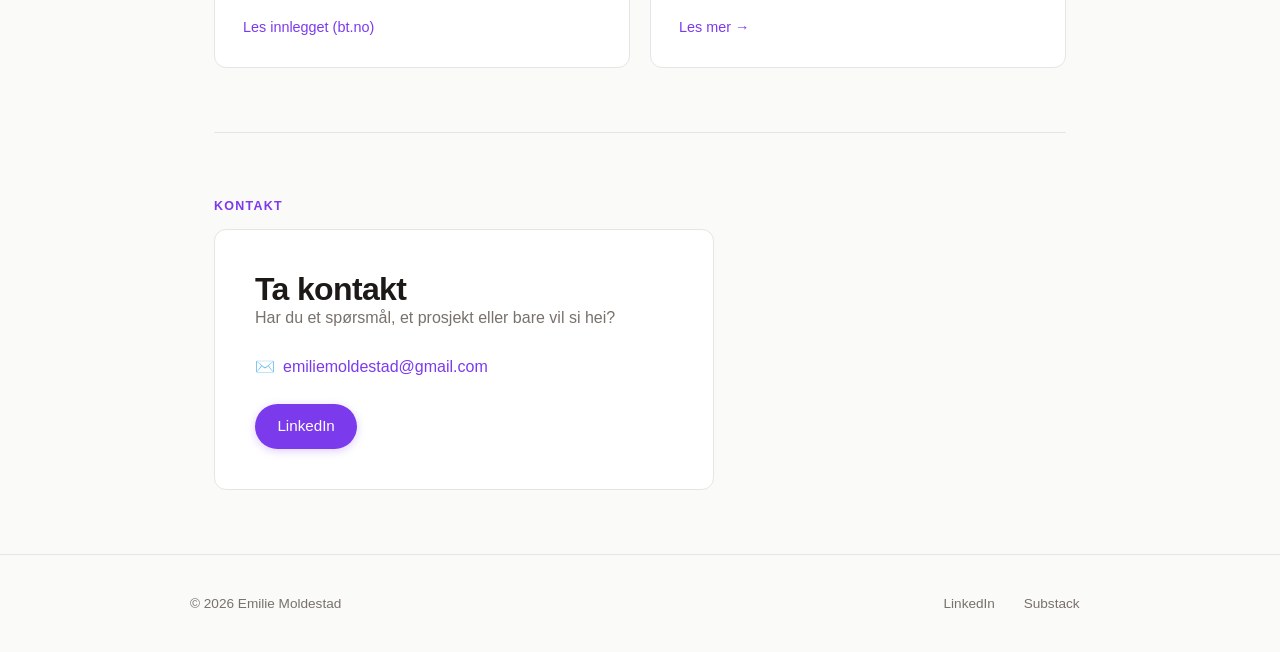
==== commit ca2124c3: "Oppdater Bussforsinkelser til Sen Tur, legg til Forelesningsutforsker Sen Tur (tidligere Bussforsink" ====
--- a/index.html
+++ b/index.html
@@ -51,6 +51,19 @@
       <div class="projects-grid">
 
         <div class="card">
+          <div class="card-icon">🚌</div>
+          <div class="card-header">
+            <h3>Sen Tur</h3>
+            <span class="badge badge-active">Live</span>
+          </div>
+          <p>
+            Reiseplanlegger som viser sannsynligheten for at du rekker bussbyttet ditt,
+            basert på historiske sanntidsdata.
+          </p>
+          <a href="projects.html#sentur" class="card-link">Les mer →</a>
+        </div>
+
+        <div class="card">
           <div class="card-icon">🗺️</div>
           <div class="card-header">
             <h3>Mapwise</h3>
@@ -64,16 +77,16 @@
         </div>
 
         <div class="card">
-          <div class="card-icon">🚌</div>
+          <div class="card-icon">🎓</div>
           <div class="card-header">
-            <h3>Bussforsinkelser</h3>
-            <span class="badge badge-active">Under utvikling</span>
+            <h3>UiO Forelesningsutforsker</h3>
+            <span class="badge badge-active">Live</span>
           </div>
           <p>
-            Omfattende analyseverktøy for bussforsinkelser — utforsk mønstre,
-            ruter og tidspunkt i historiske sanntidsdata.
+            Bla i og last ned forelesninger fra alle bachelor-emner ved UiO,
+            høsten 2026.
           </p>
-          <a href="projects.html#bussforsinkelser" class="card-link">Les mer →</a>
+          <a href="projects.html#forelesning" class="card-link">Les mer →</a>
         </div>
 
       </div>
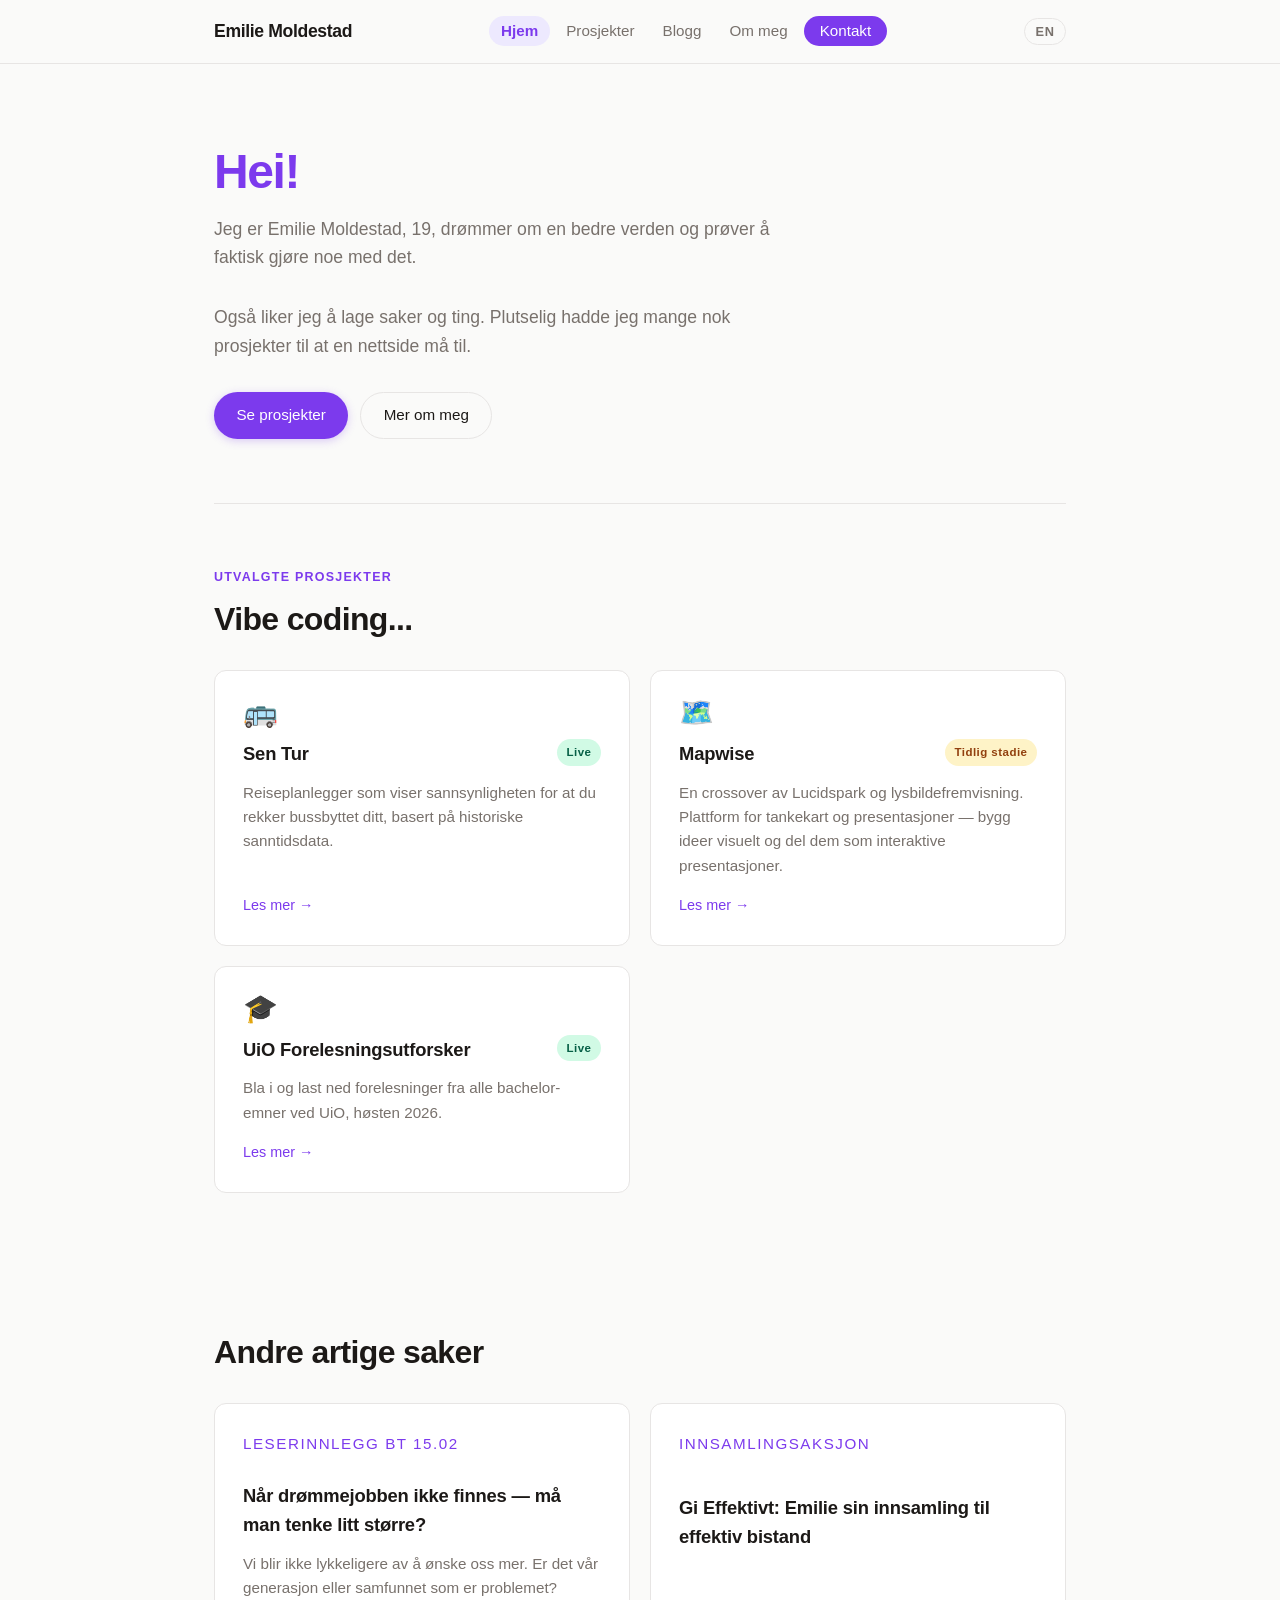
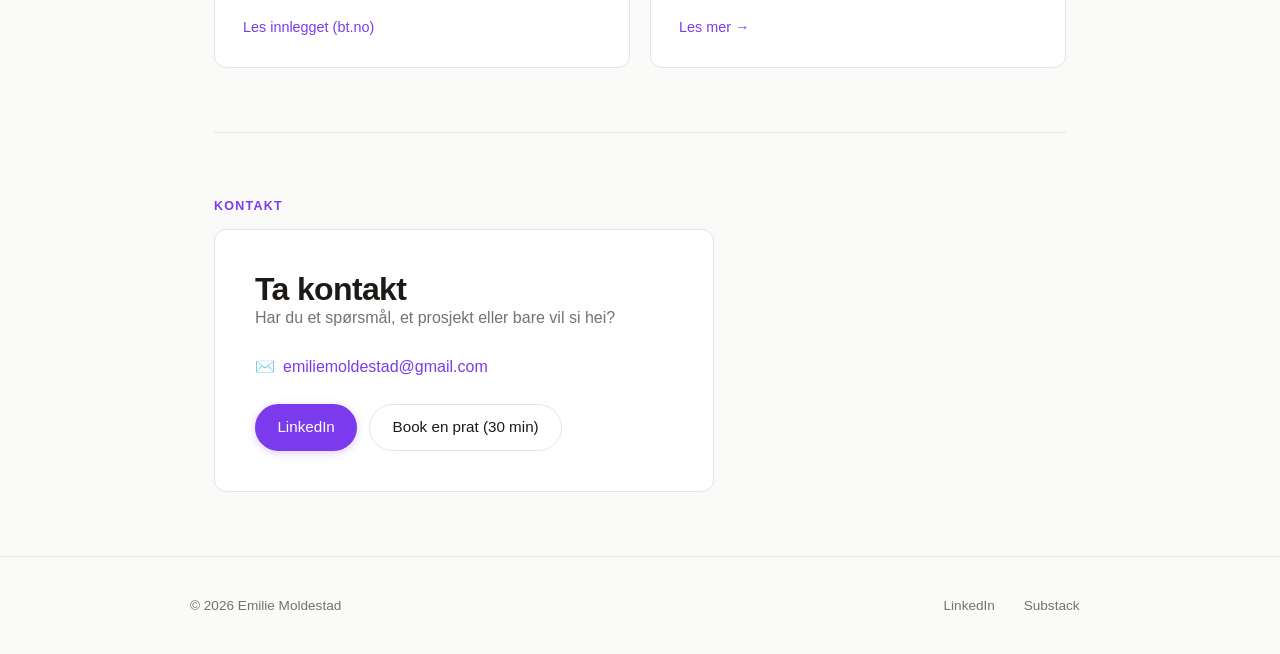
==== commit 8767155d: "Legg til bookingknapp (cal.com) under Kontakt Co-Authored-By: Claude Sonnet 5.5 <noreply@anthropic.c" ====
--- a/index.html
+++ b/index.html
@@ -135,6 +135,9 @@
           <a href="https://www.linkedin.com/in/emilie-moldestad-8a797438b" target="_blank" rel="noopener" class="btn btn-primary">
             LinkedIn
           </a>
+          <a href="https://cal.com/emilie-moldestad-glufh6/30min?overlayCalendar=true" target="_blank" rel="noopener" class="btn btn-outline">
+            Book en prat (30 min)
+          </a>
         </div>
       </div>
     </section>
